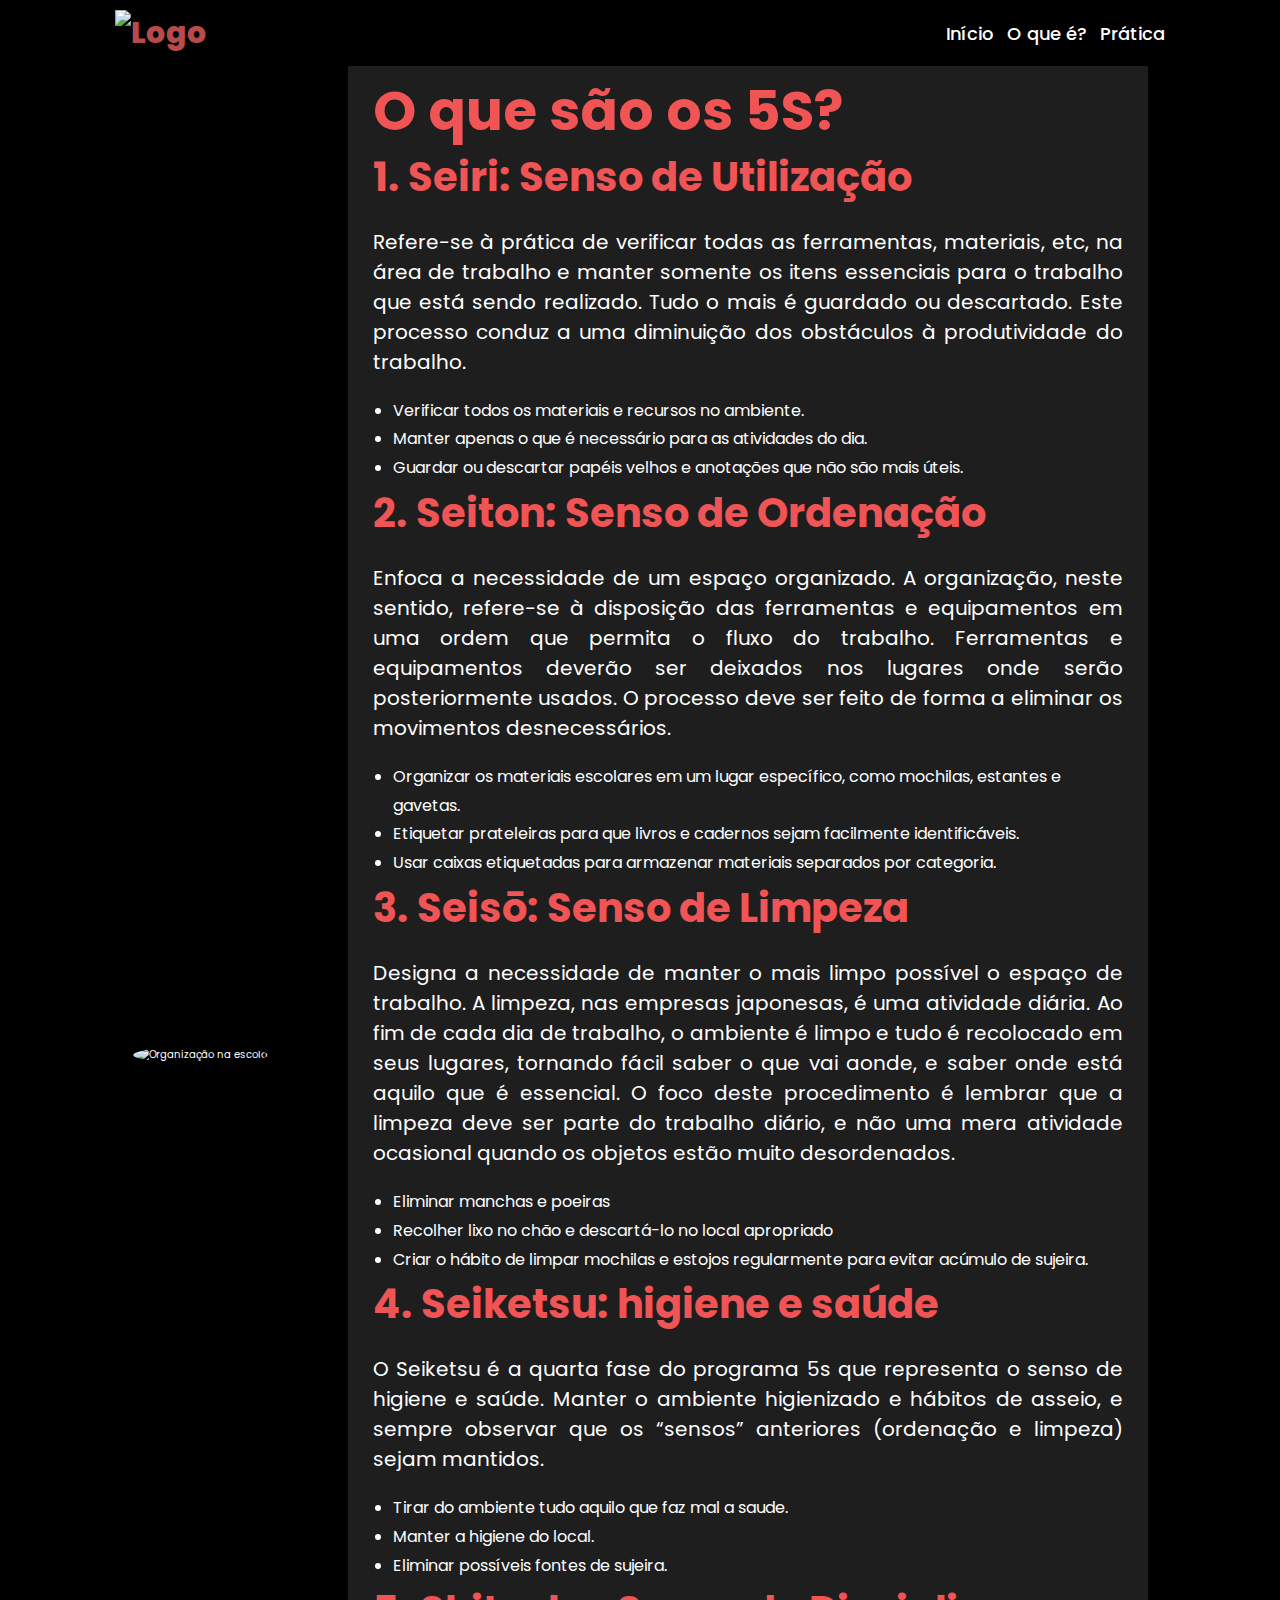
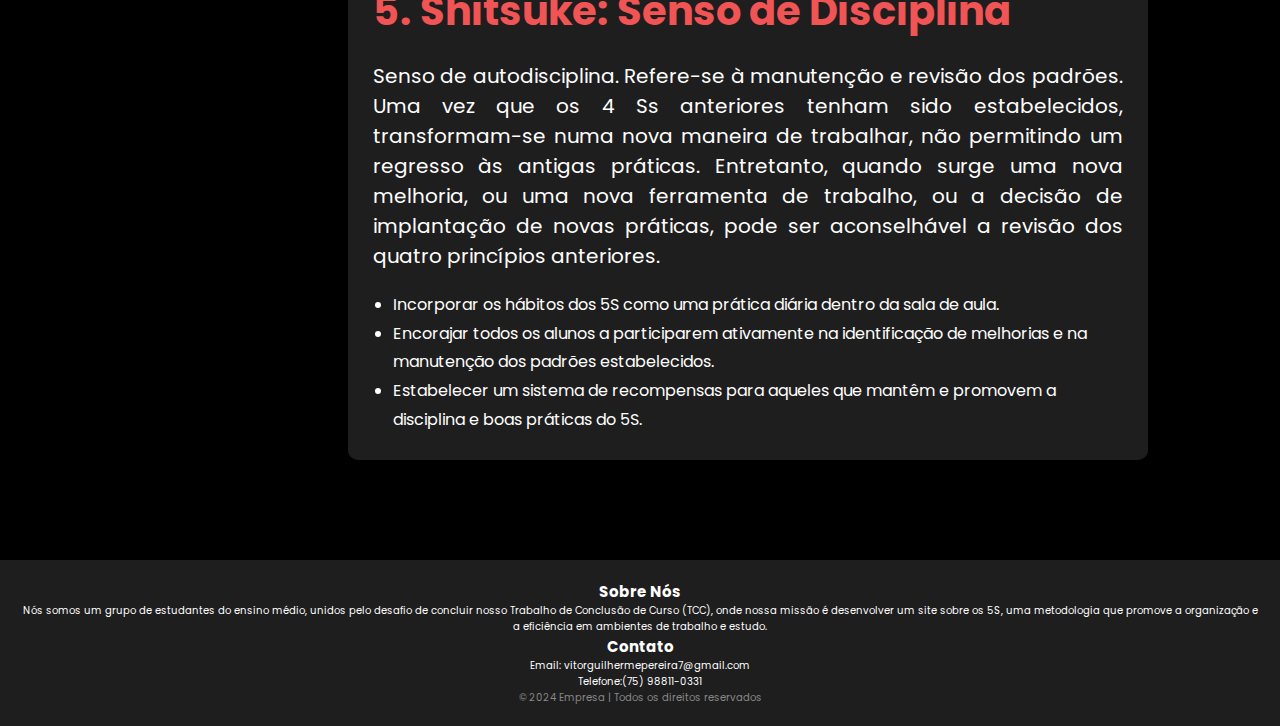
==== o que é.html @ f8a84abe "Update o que é.html" ====
<!DOCTYPE html>
<html lang="pt-BR">

<head>
    <meta charset="UTF-8">
    <meta name="viewport" content="width=device-width, initial-scale=1.0">
    <link rel="stylesheet" href="https://cdnjs.cloudflare.com/ajax/libs/font-awesome/6.5.2/css/all.min.css">
    <link rel="stylesheet" href="continuacao.css">
    <title>O que são os 5S</title>

</head>

<body>
    <header>
        <a href="#" class="logo"><img src="https://cdn.discordapp.com/attachments/1144982967127654501/1289970737502748744/image.png?ex=66fcbc9e&is=66fb6b1e&hm=a4c59aed62f7f91b467d412efdb1362bc12753f5e8ee163abebe43a5050ce1b0&" alt="Logo"></a>
        <nav>
            <a href="index.html">Início</a>
            <a href="#Educação">O que é?</a>
            <a href="pratica.html">Prática</a>
        </nav>
    </header>

    <section class="home">
        <div class="home-img">
            <img src="https://cdn.discordapp.com/attachments/1144982967127654501/1289998150886752378/05cef6_4b5d26df63a742a59d52c5847a9af2b5mv2.png?ex=66fcd626&is=66fb84a6&hm=1deee7fda7c2666b9bab43db514fe4a5803cbde328b1aa88fc682bf601d54a16&" alt="Organização na escola">
        </div>
        <div class="home-content">
            <h1>O que são os <span class="span-highlight">5S?</span></h1>
            <h3>1. Seiri: Senso de Utilização</h3>
            <p>Refere-se à prática de verificar todas as
                ferramentas, materiais, etc, na área de trabalho e manter somente os itens
                essenciais para o trabalho que está sendo realizado. Tudo o mais é
                guardado ou descartado. Este processo conduz a uma diminuição dos
                obstáculos à produtividade do trabalho.</p>
            <ul>
                <li>Verificar todos os materiais e recursos no ambiente.</li>
                <li>Manter apenas o que é necessário para as atividades do dia.</li>
                <li>Guardar ou descartar papéis velhos e anotações que não são mais úteis.</li>
            </ul>

            <h3>2. Seiton: Senso de Ordenação</h3>
            <p>Enfoca a necessidade de um espaço
                organizado. A organização, neste sentido, refere-se à disposição das
                ferramentas e equipamentos em uma ordem que permita o fluxo do
                trabalho. Ferramentas e equipamentos deverão ser deixados nos lugares
                onde serão posteriormente usados. O processo deve ser feito de forma a
                eliminar os movimentos desnecessários.</p>
            <ul>
                <li>Organizar os materiais escolares em um lugar específico, como mochilas, estantes e gavetas.</li>
                <li>Etiquetar prateleiras para que livros e cadernos sejam facilmente identificáveis.</li>
                <li>Usar caixas etiquetadas para armazenar materiais separados por categoria.</li>
            </ul>

            <h3>3. Seisō: Senso de Limpeza</h3>
            <p> Designa a necessidade de manter o mais limpo
                possível o espaço de trabalho. A limpeza, nas empresas japonesas, é uma
                atividade diária. Ao fim de cada dia de trabalho, o ambiente é limpo e tudo
                é recolocado em seus lugares, tornando fácil saber o que vai aonde, e saber
                onde está aquilo que é essencial. O foco deste procedimento é lembrar que
                a limpeza deve ser parte do trabalho diário, e não uma mera atividade
                ocasional quando os objetos estão muito desordenados.</p>
            <ul>
                <li>Eliminar manchas e poeiras</li>
                <li>Recolher lixo no chão e descartá-lo no local apropriado</li>
                <li>Criar o hábito de limpar mochilas e estojos regularmente para evitar acúmulo de sujeira.</li>
            </ul>

            <h3>4. Seiketsu: higiene e saúde</h3>
            <p>O Seiketsu é a quarta fase do programa 5s que representa o senso de higiene e saúde.
                Manter o ambiente higienizado e hábitos de asseio, e sempre observar que os “sensos”
                anteriores (ordenação e limpeza) sejam mantidos.</p>
            <ul>
                <li>Tirar do ambiente tudo aquilo que faz mal a saude.</li>
                <li>Manter a higiene do local.</li>
                <li>Eliminar possíveis fontes de sujeira.</li>
            </ul>

            <h3>5. Shitsuke: Senso de Disciplina</h3>
            <p>Senso de autodisciplina. Refere-se à manutenção e revisão dos
                padrões. Uma vez que os 4 Ss anteriores tenham sido estabelecidos,
                transformam-se numa nova maneira de trabalhar, não permitindo um
                regresso às antigas práticas. Entretanto, quando surge uma nova melhoria,
                ou uma nova ferramenta de trabalho, ou a decisão de implantação de novas
                práticas, pode ser aconselhável a revisão dos quatro princípios anteriores.</p>
            <ul>
                <li>Incorporar os hábitos dos 5S como uma prática diária dentro da sala de aula.</li>
                <li>Encorajar todos os alunos a participarem ativamente na identificação de melhorias e na manutenção dos padrões estabelecidos.</li>
                <li>Estabelecer um sistema de recompensas para aqueles que mantêm e promovem a disciplina e boas práticas do 5S.</li>
            </ul>
        </div>
    </section>
    <button class="meu-botao" id="meuBotao">Pratica</button>
    <footer>
        <div class="footer-content">
            <div class="footer-section about">
                <h2>Sobre Nós</h2>
                <p>Nós somos um grupo de estudantes do ensino médio, unidos pelo desafio de concluir nosso Trabalho de Conclusão de Curso (TCC), onde nossa missão é desenvolver um site sobre os 5S, uma metodologia que promove a organização e a eficiência em ambientes de trabalho e estudo.</p>
            </div>
            <div class="footer-section contact">
                <h2>Contato</h2>
                <p>Email: vitorguilhermepereira7@gmail.com</p>
                <p>Telefone:(75) 98811-0331</p>
            </div>
        </div>
        <div class="footer-bottom">
            &copy; 2024 Empresa | Todos os direitos reservados
        </div>
    </footer>

    <script src="o que é.js"></script>
</body>

</html>
---- continuacao.css ----
@import url('https://fonts.googleapis.com/css2?family=Poppins:wght@100;200;300;400;500;600&display=swap');

* {
    margin: 0;
    padding: 0;
    box-sizing: border-box;
    text-decoration: none;
    border: none;
    outline: none;
    font-family: 'Poppins', sans-serif;
}

html {
    font-size: 62.5%;
}

body {
    width: 100%;
    height: 100vh;
    overflow-x: hidden;
    background-color: rgb(0, 0, 0);
    color: white;
}

header {
    margin-top: 0px;
    position: fixed;
    top: 0;
    left: 0;
    width: 100%;
    padding: 1rem 9%;
    background-color: black; /* Mantendo a cor do cabeçalho */
    filter: drop-shadow(10px);
    display: flex;
    justify-content: space-between;
    align-items: center;
    z-index: 100;
}

header a.logo img {
    height: 50px;
}

.logo {
    font-size: 3rem;
    color: #b74b4b;
    font-weight: 800;
    cursor: pointer;
    transition: 0.5s ease;
}

.logo:hover {
    transform: scale(1.1);
}

nav {
    background-color: rgb(0, 0, 0); /* Fundo preto para a navegação */
}

nav a {
    font-size: 1.8rem;
    color: white;
    margin-left: 1rem;
    font-weight: 500;
    transition: 0.3s ease;
    border-bottom: 3px solid transparent;
}

nav a:hover,
nav a.active {
    color: #b74b4b;
    border-bottom: 3px solid #b74b4b;
}

section {
    min-height: 100vh;
    padding: 5rem 9%;
}

.home {
    display: flex;
    justify-content: center;
    align-items: center;
    gap: 8rem;
    background-color: black;
}

.home-img {
    border-radius: 50%;
}

.home-img img {
    position: relative;
    width: 32vw;
    border-radius: 50%;
    box-shadow: 0 0 25px solid #b74b4b;
    cursor: pointer;
    transition: 0.2s linear;
}

.home-img img:hover {
    font-size: 1.8rem;
    font-weight: 500;
}

.home .home-content h1 {
    font-size: 5.5rem;
    font-weight:00;
    line-height: 1.3;
    color: #f05454; /* Alterado para manter a cor original */
}

.home-content {
    max-width: 800px;
    background: #1e1e1e;
    padding: 25px;
    border-radius: 10px;
    box-shadow: 0 0 15px rgba(0, 0, 0, 0.5);
}

.home-content h2 {
    color: #f5c7c7;
    font-size: 1.5em;
    margin-top: 10px;
}

.home-content h3 {
    font-size: 4rem;
    margin-bottom: 1rem;
    font-weight: 700;
    color: #f05454; /* Manter a cor original */
}

.home-content ul {
    list-style-type: disc;
    margin: 0;
    padding-left: 20px;
}

.home-content ul li {
    line-height: 1.8em;
    font-size: 1.6rem;
}

.home-content p {
    margin: 20px 0;
    font-size: 2.0rem; /* Mantido o tamanho original */
    text-align: justify;
    text-justify: inter-word;
}

.home-content .span-highlight {
    color: #f05454;
}

footer {
    background-color: #1e1e1e;
    padding: 20px;
    text-align: center;
    margin-top: 50px;
}

footer .footer-bottom {
    color: #888;
}

/* Estilo para toda a barra de rolagem */
::-webkit-scrollbar {
    width: 8px; /* Largura da barra de rolagem */
}

/* Estilo para o trilho da barra de rolagem */
::-webkit-scrollbar-track {
    background: #1a1a1a; /* Cor do trilho */
    border-radius: 10px; /* Bordas arredondadas no trilho */
}

/* Estilo para o polegar (a parte móvel da barra de rolagem) */
::-webkit-scrollbar-thumb {
    background-color: #888; /* Cor do polegar */
    border-radius: 10px; /* Bordas arredondadas no polegar */
}

/* Estilo para o polegar quando estiver em foco ou sobre */
::-webkit-scrollbar-thumb:hover {
    background: #555; /* Cor do polegar ao passar o mouse */
}

/* Media Queries para responsividade */
@media (max-width: 1000px) {
    .home {
        gap: 4rem;
    }
}

@media (max-width: 995px) {
    .home {
        flex-direction: column;
        margin: 5rem 4rem;
    }

    .home .home-content h3 {
        font-size: 2.5rem;
    }

    .home-content h1 {
        font-size: 5rem;
    }

    .home-img img {
        width: 70vw;
        margin-top: 4rem;
    }
}

@media (max-width: 768px) {
    header {
        padding: 1rem 2%;
    }

    .logo {
        font-size: 2.5rem;
    }

    nav a {
        font-size: 1.6rem;
        margin-left: 2rem;
    }

    .home {
        gap: 3rem;
    }

    .home .home-content h1 {
        font-size: 4rem;
    }

    .home-content h3 {
        font-size: 2rem;
    }

    .home-img img {
        width: 60vw;
        margin-top: 3rem;
    }

    .social-icons a {
        margin: 2rem 1rem 2rem 0;
        width: 3.5rem;
        height: 3.5rem;
    }

    .btn {
        padding: 0.8rem 2.4rem;
        font-size: 1.4rem;
    }

    .typing-text {
        font-size: 3rem;
    }
}

@media (max-width: 480px) {
    header {
        padding: 1rem 3%;
    }

    .logo {
        font-size: 2rem;
    }

    nav a {
        font-size: 1.4rem;
        margin-left: 1rem;
    }

    .home {
        flex-direction: column;
        padding: 2rem 5%;
    }

    .home .home-content h1 {
        font-size: 3.5rem;
    }

    .home-content h3 {
        font-size: 1.8rem;
    }

    .home-content p {
        font-size: 1.4rem;
    }

    .home-img img {
        width: 80vw;
        margin-top: 2rem;
    }

    .social-icons a {
        margin: 1.5rem 0.8rem 1.5rem 0;
        width: 3rem;
        height: 3rem;
    }

    .btn {
        padding: 0.6rem 2rem;
        font-size: 1.2rem;
    }

    .typing-text {
        font-size: 2.8rem;
    }
}

/* Animações e Estilos Adicionais */
.typing-text {
    font-size: 3.4rem;
    font-weight: 600;
    min-width: 280px;
    position: relative;
}

#dynamic-text::after {
    content: "";
    background-color: black;
    position: absolute;
    width: 2px;
    height: 100%;
    border-left: 3px solid #b74b4b;
    animation: cursor 0.6s infinite;
}
/* Estilos do botão */
.meu-botao {
    display: none; /* Inicialmente escondido */
    position: fixed;
    bottom: 20px;
    right: 20px;
    background-color: #4CAF50;
    color: white;
    border: none;
    padding: 15px 32px;
    border-radius: 12px;
    font-size: 16px;
    cursor: pointer;
    transition: background-color 0.3s ease;
}

.meu-botao:hover {
    background-color: #45a049;
}
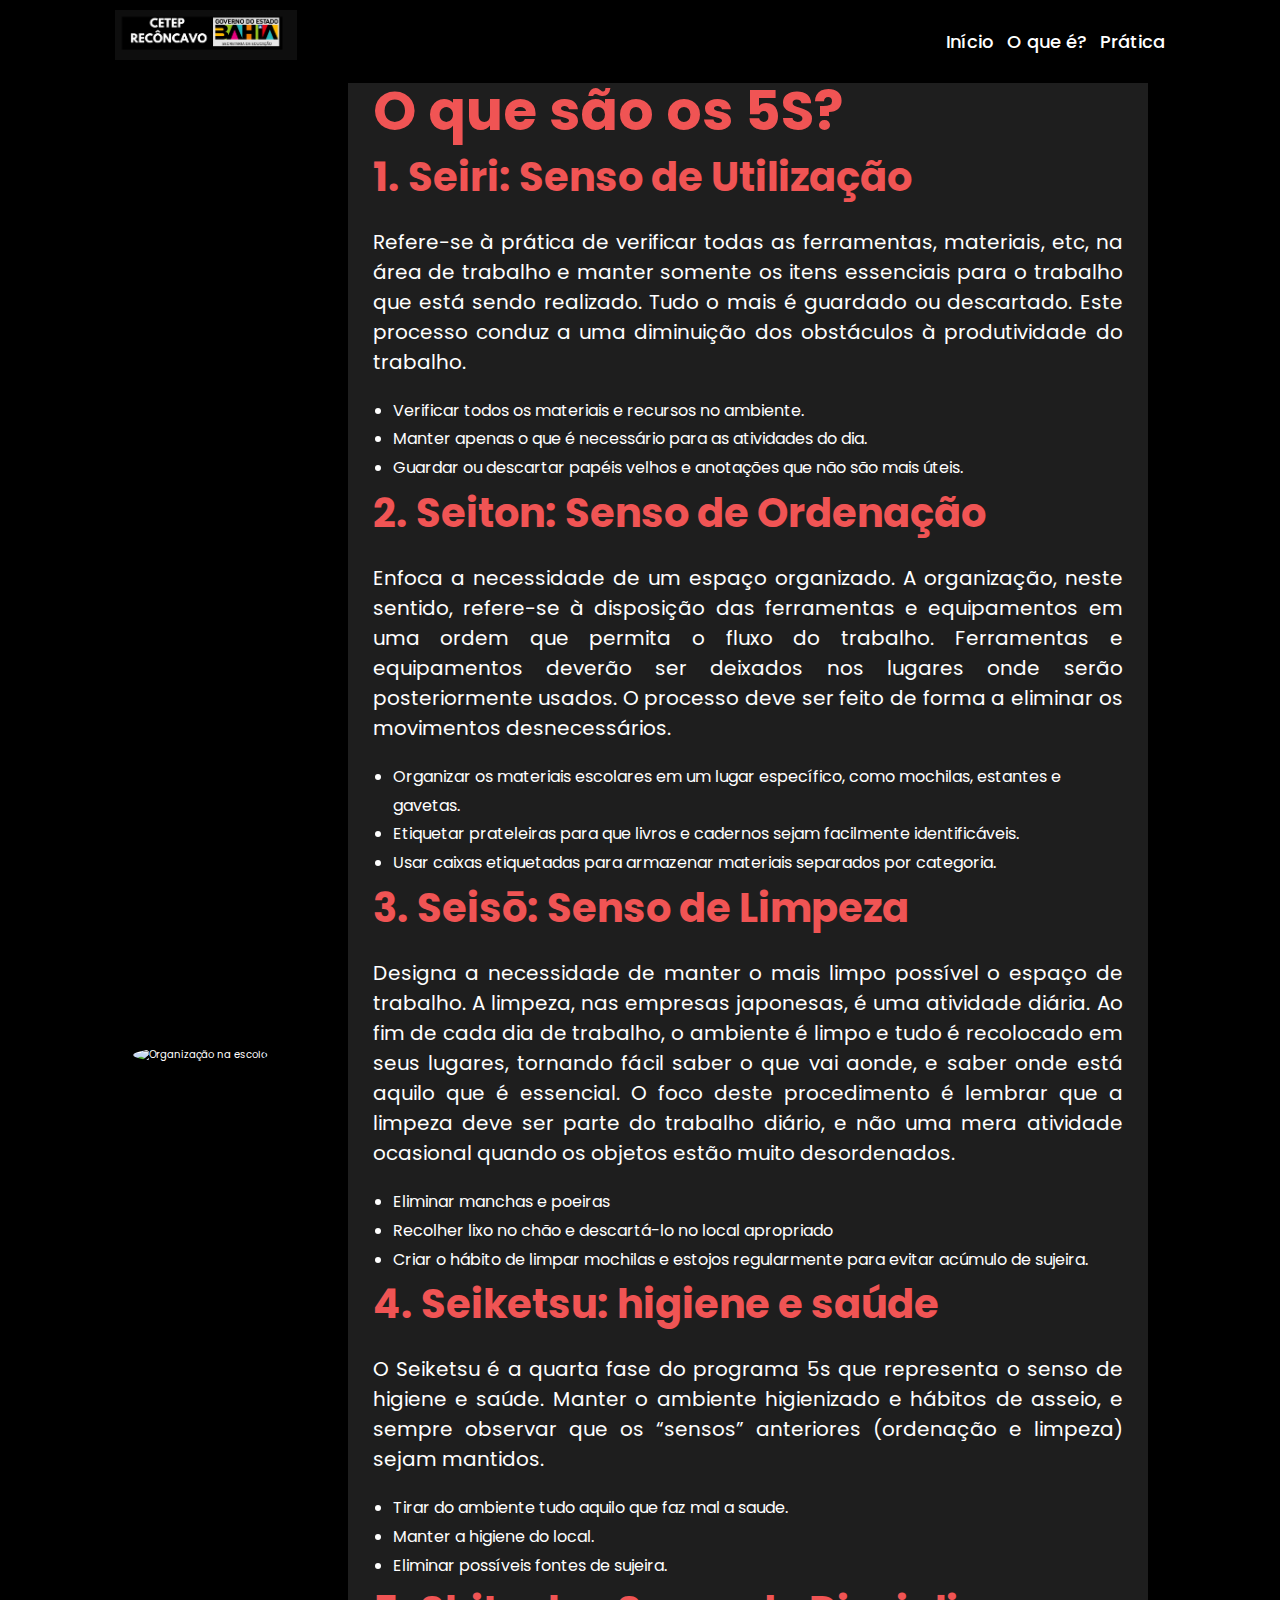
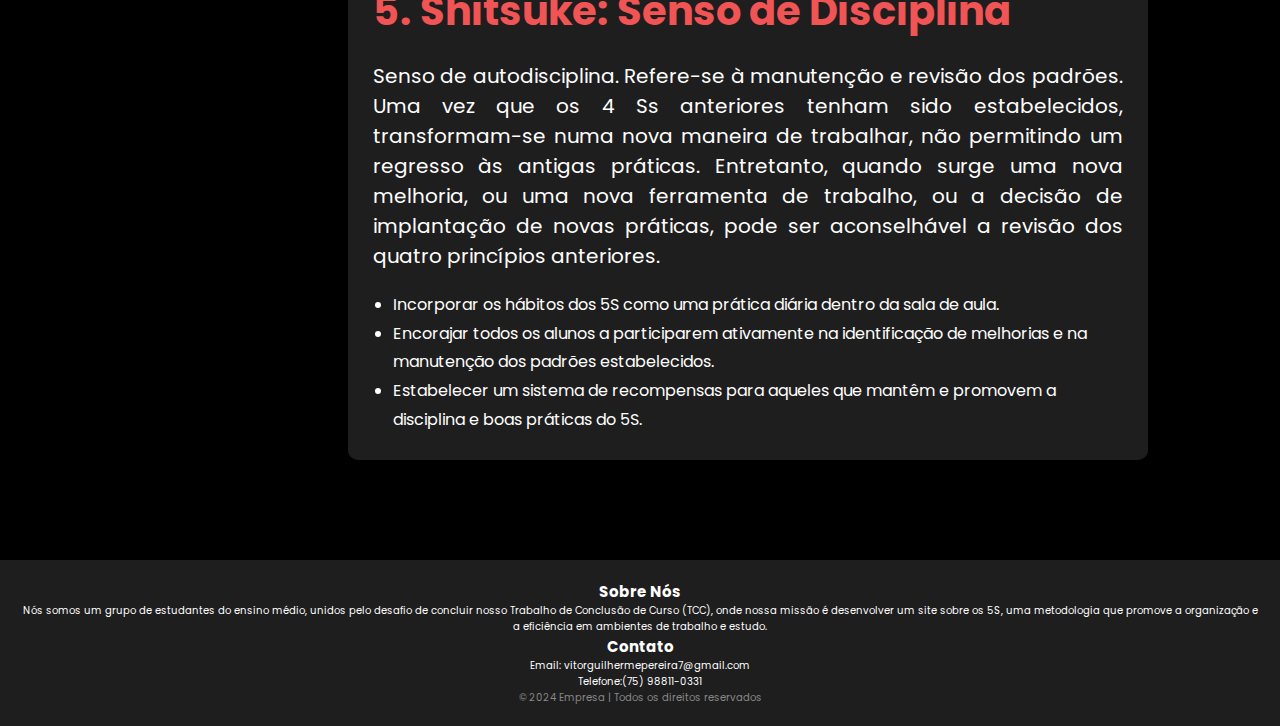
==== commit 2e7db7f6: "Update o que é.html" ====
--- a/o que é.html
+++ b/o que é.html
@@ -12,7 +12,9 @@
 
 <body>
     <header>
-        <a href="#" class="logo"><img src="https://cdn.discordapp.com/attachments/1144982967127654501/1289970737502748744/image.png?ex=66fcbc9e&is=66fb6b1e&hm=a4c59aed62f7f91b467d412efdb1362bc12753f5e8ee163abebe43a5050ce1b0&" alt="Logo"></a>
+        <a href="#" class="logo"><img
+                src="src/logo.png"
+                alt="Logo"></a>
         <nav>
             <a href="index.html">Início</a>
             <a href="#Educação">O que é?</a>
@@ -22,7 +24,8 @@
 
     <section class="home">
         <div class="home-img">
-            <img src="https://cdn.discordapp.com/attachments/1144982967127654501/1289998150886752378/05cef6_4b5d26df63a742a59d52c5847a9af2b5mv2.png?ex=66fcd626&is=66fb84a6&hm=1deee7fda7c2666b9bab43db514fe4a5803cbde328b1aa88fc682bf601d54a16&" alt="Organização na escola">
+            <img src="https://cdn.discordapp.com/attachments/1144982967127654501/1305674857467478047/05cef6_4b5d26df63a742a59d52c5847a9af2b5mv2.png?ex=67348cb8&is=67333b38&hm=1e2b115c4f83b791de76f8955ca86d35fc612793d4f226a55acc559f25af8bac&"
+                alt="Organização na escola">
         </div>
         <div class="home-content">
             <h1>O que são os <span class="span-highlight">5S?</span></h1>
@@ -84,8 +87,10 @@
                 práticas, pode ser aconselhável a revisão dos quatro princípios anteriores.</p>
             <ul>
                 <li>Incorporar os hábitos dos 5S como uma prática diária dentro da sala de aula.</li>
-                <li>Encorajar todos os alunos a participarem ativamente na identificação de melhorias e na manutenção dos padrões estabelecidos.</li>
-                <li>Estabelecer um sistema de recompensas para aqueles que mantêm e promovem a disciplina e boas práticas do 5S.</li>
+                <li>Encorajar todos os alunos a participarem ativamente na identificação de melhorias e na manutenção
+                    dos padrões estabelecidos.</li>
+                <li>Estabelecer um sistema de recompensas para aqueles que mantêm e promovem a disciplina e boas
+                    práticas do 5S.</li>
             </ul>
         </div>
     </section>
@@ -94,7 +99,9 @@
         <div class="footer-content">
             <div class="footer-section about">
                 <h2>Sobre Nós</h2>
-                <p>Nós somos um grupo de estudantes do ensino médio, unidos pelo desafio de concluir nosso Trabalho de Conclusão de Curso (TCC), onde nossa missão é desenvolver um site sobre os 5S, uma metodologia que promove a organização e a eficiência em ambientes de trabalho e estudo.</p>
+                <p>Nós somos um grupo de estudantes do ensino médio, unidos pelo desafio de concluir nosso Trabalho de
+                    Conclusão de Curso (TCC), onde nossa missão é desenvolver um site sobre os 5S, uma metodologia que
+                    promove a organização e a eficiência em ambientes de trabalho e estudo.</p>
             </div>
             <div class="footer-section contact">
                 <h2>Contato</h2>
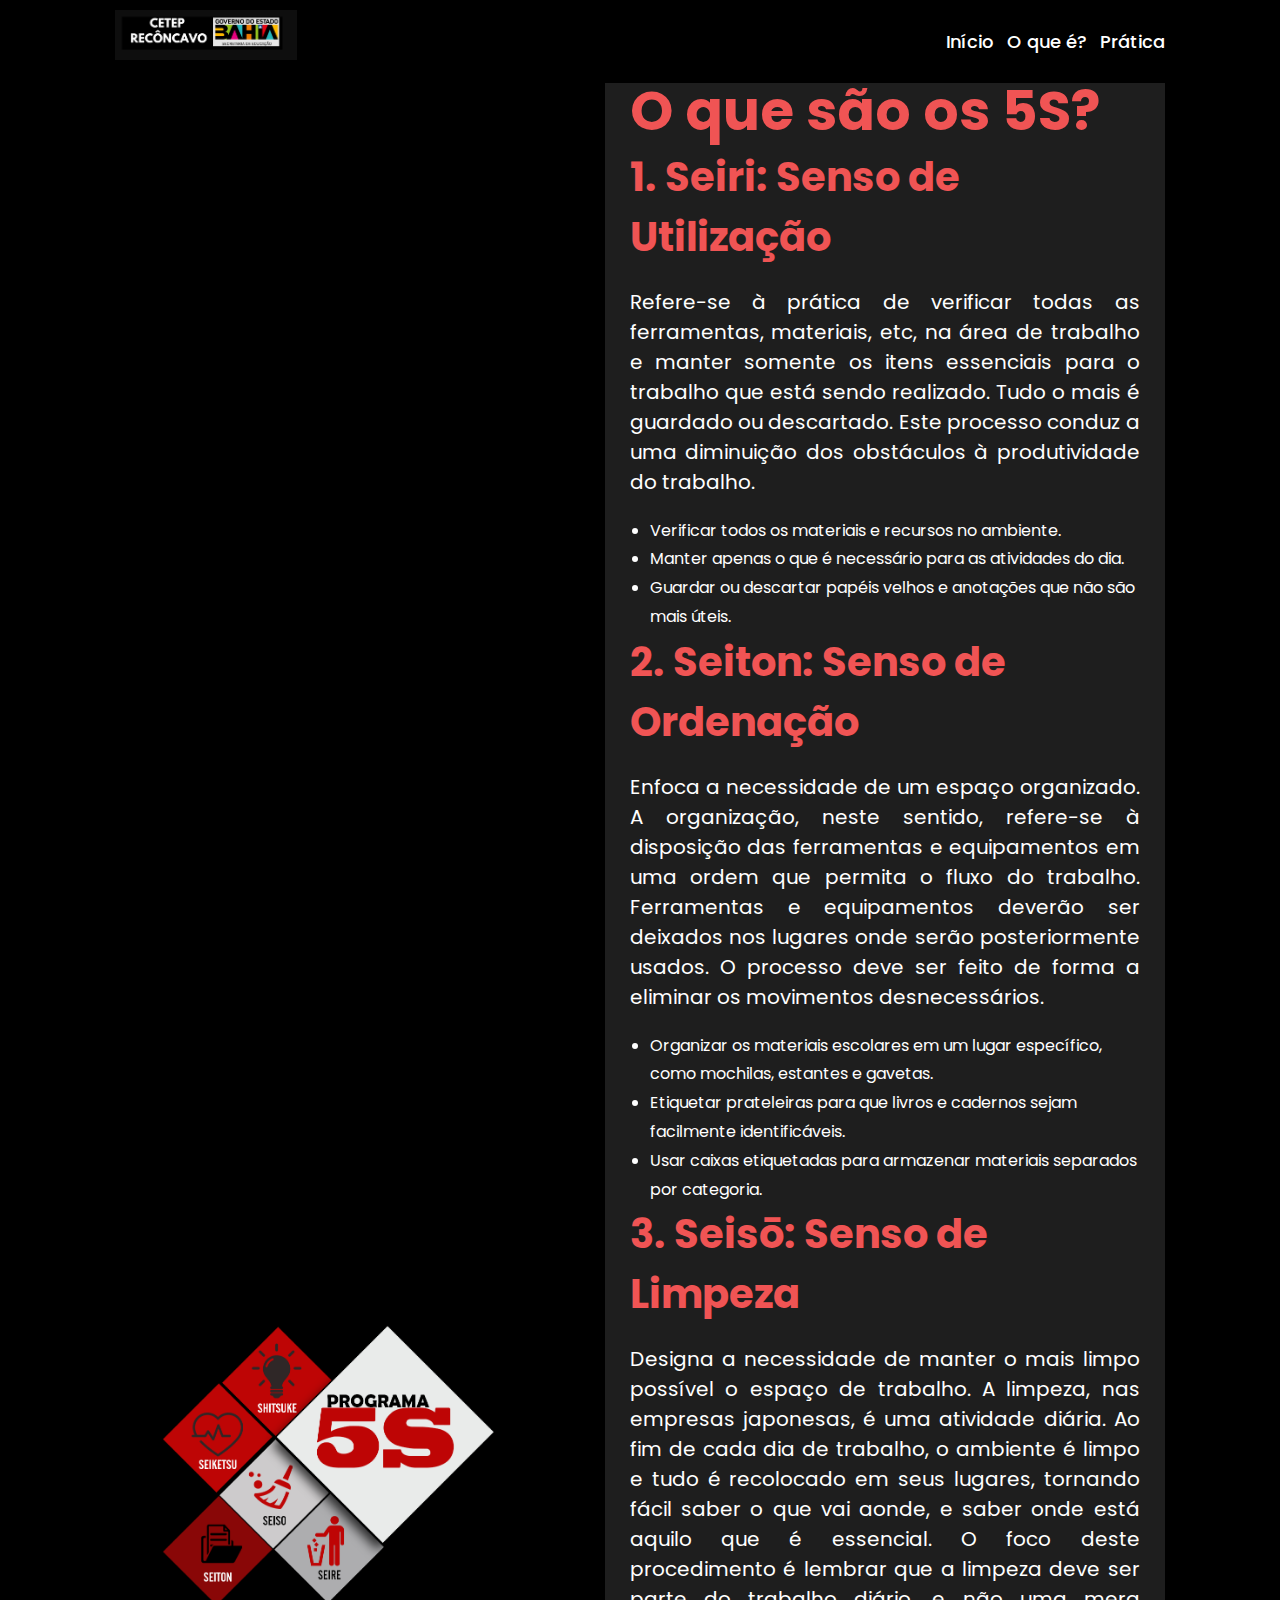
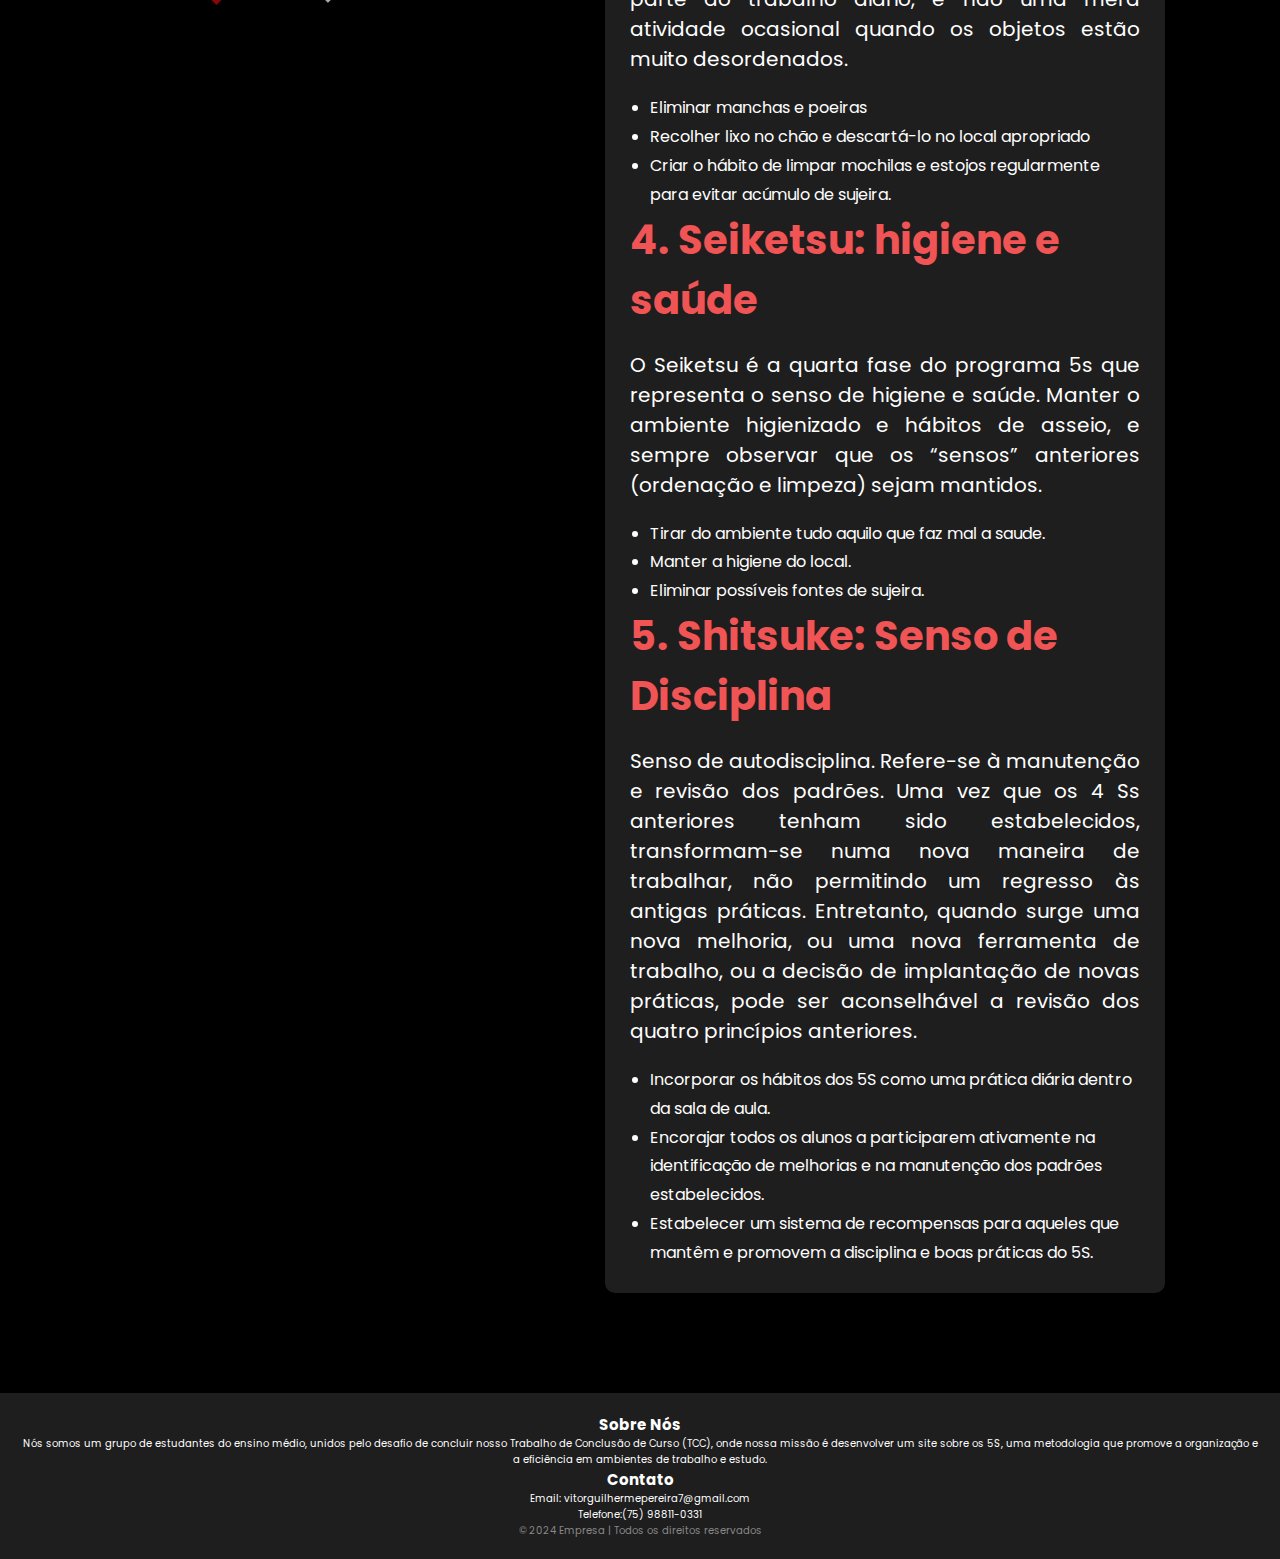
==== commit fc9fbcf0: "Update o que é.html" ====
--- a/o que é.html
+++ b/o que é.html
@@ -24,7 +24,7 @@
 
     <section class="home">
         <div class="home-img">
-            <img src="https://cdn.discordapp.com/attachments/1144982967127654501/1305674857467478047/05cef6_4b5d26df63a742a59d52c5847a9af2b5mv2.png?ex=67348cb8&is=67333b38&hm=1e2b115c4f83b791de76f8955ca86d35fc612793d4f226a55acc559f25af8bac&"
+            <img src="src/seiri.png"
                 alt="Organização na escola">
         </div>
         <div class="home-content">
